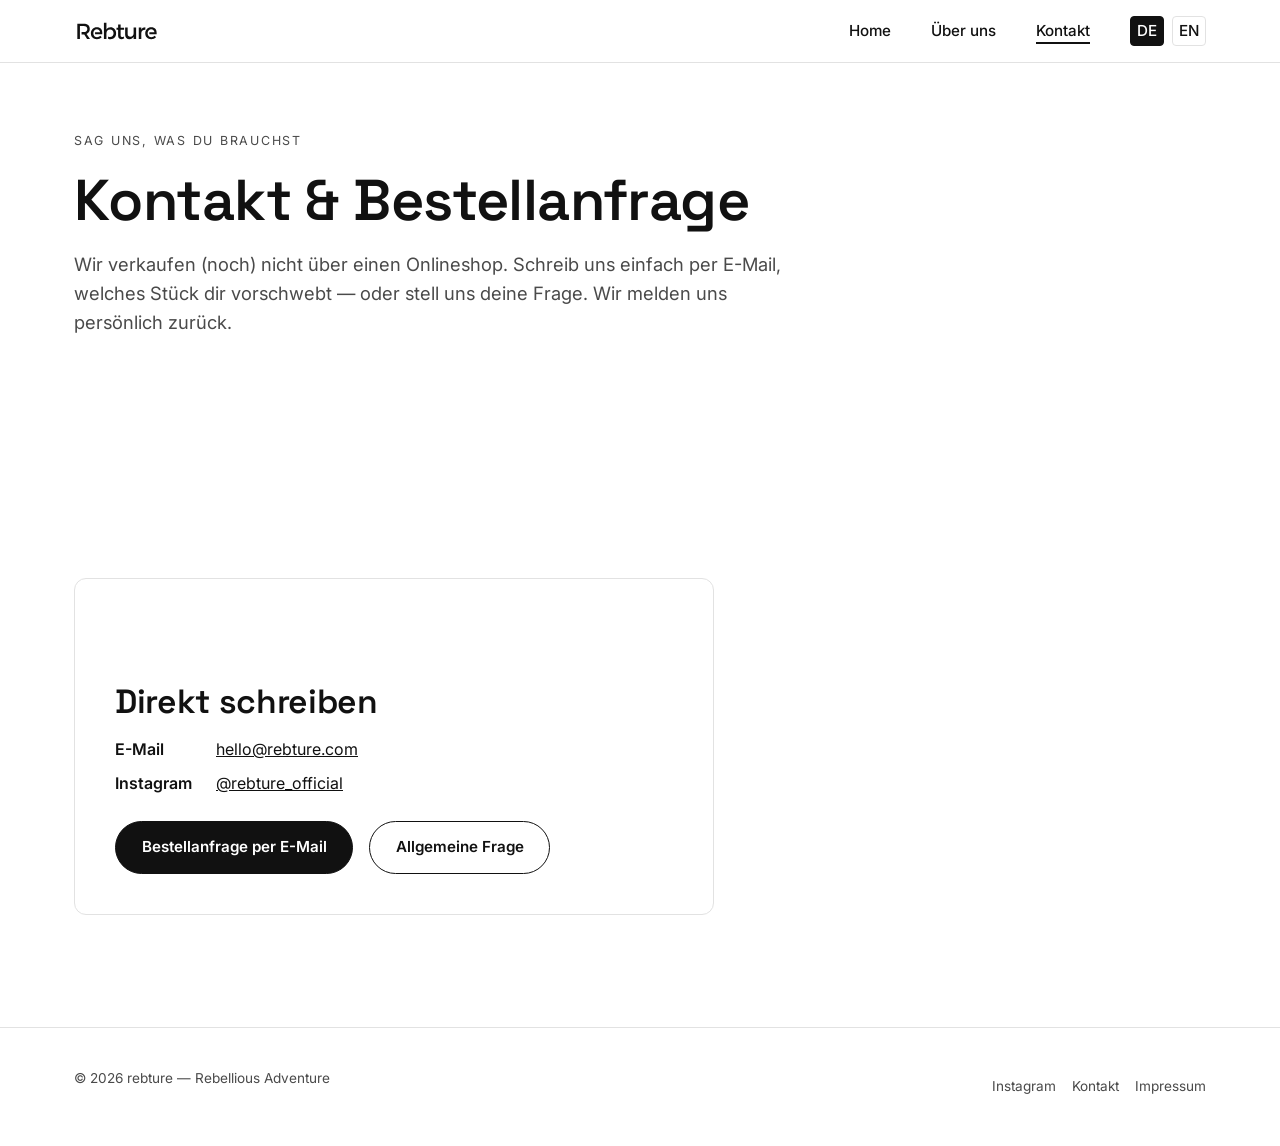
==== contact/index.html @ 7df33d5e "Add rebture website Co-Authored-By: Claude Sonnet 5 <noreply@anthropic.com> Claude-Session: https://" ====
<!DOCTYPE html>
<html lang="de">
<head>
<meta charset="UTF-8">
<meta name="viewport" content="width=device-width, initial-scale=1.0">
<title>Kontakt &amp; Bestellung – rebture</title>
<meta name="description" content="Tasche bei rebture anfragen oder eine Frage stellen: kontaktiere uns per E-Mail oder folge uns auf Instagram für aktuelle Stücke.">
<link rel="canonical" href="https://rebture.com/contact/">
<link rel="alternate" hreflang="de" href="https://rebture.com/contact/">
<link rel="alternate" hreflang="en" href="https://rebture.com/en/contact/">
<link rel="alternate" hreflang="x-default" href="https://rebture.com/contact/">

<meta property="og:type" content="website">
<meta property="og:site_name" content="rebture">
<meta property="og:title" content="Kontakt & Bestellung – rebture">
<meta property="og:description" content="Tasche anfragen oder eine Frage stellen — per E-Mail oder auf Instagram.">
<meta property="og:url" content="https://rebture.com/contact/">
<meta property="og:image" content="https://rebture.com/images/og-cover.jpg">
<meta property="og:locale" content="de_AT">
<meta name="twitter:card" content="summary_large_image">

<link rel="icon" href="/images/favicon.png" type="image/png">
<link rel="preconnect" href="https://fonts.googleapis.com">
<link rel="preconnect" href="https://fonts.gstatic.com" crossorigin>
<link href="https://fonts.googleapis.com/css2?family=Space+Grotesk:wght@500;600;700&family=Inter:wght@400;500;600&display=swap" rel="stylesheet">
<link rel="stylesheet" href="/css/style.css">

<script type="application/ld+json">
{
  "@context": "https://schema.org",
  "@type": "BreadcrumbList",
  "itemListElement": [
    { "@type": "ListItem", "position": 1, "name": "Home", "item": "https://rebture.com/" },
    { "@type": "ListItem", "position": 2, "name": "Kontakt", "item": "https://rebture.com/contact/" }
  ]
}
</script>
</head>
<body>
<a class="skip-link" href="#main">Zum Inhalt springen</a>

<header class="site-header">
  <nav class="nav" aria-label="Hauptnavigation">
    <a class="nav__logo" href="/"><img class="nav__logo-img" src="/images/logo-wordmark.svg" alt="rebture"></a>
    <button class="nav__toggle" aria-expanded="false" aria-controls="primary-menu" aria-label="Menü öffnen">
      <span></span>
    </button>
    <ul class="nav__list" id="primary-menu">
      <li><a href="/">Home</a></li>
      <li><a href="/about/">Über uns</a></li>
      <li><a href="/contact/" aria-current="page">Kontakt</a></li>
      <li class="nav__lang">
        <a href="/contact/" aria-current="true" lang="de" hreflang="de">DE</a>
        <a href="/en/contact/" lang="en" hreflang="en">EN</a>
      </li>
    </ul>
  </nav>
</header>

<main id="main">
  <section class="section" style="padding-top: var(--space-5);">
    <div class="container">
      <p class="eyebrow">Sag uns, was du brauchst</p>
      <h1>Kontakt &amp; Bestellanfrage</h1>
      <p class="lede">Wir verkaufen (noch) nicht über einen Onlineshop. Schreib uns einfach per E-Mail, welches Stück dir vorschwebt — oder stell uns deine Frage. Wir melden uns persönlich zurück.</p>
    </div>
  </section>

  <section class="section reveal">
    <div class="container">
      <div class="contact-card">
        <h2>Direkt schreiben</h2>
        <dl>
          <dt>E-Mail</dt>
          <dd><a href="mailto:hello@rebture.com">hello@rebture.com</a></dd>
          <dt>Instagram</dt>
          <dd><a href="https://www.instagram.com/rebture_official/" target="_blank" rel="noopener">@rebture_official</a></dd>
        </dl>
        <div class="cta-group">
          <a class="btn btn--primary" href="mailto:hello@rebture.com?subject=Bestellanfrage%20rebture&amp;body=Hallo%20rebture-Team%2C%0A%0Aich%20interessiere%20mich%20f%C3%BCr%20folgendes%20St%C3%BCck%2FIdee%3A%0A%0A">
            Bestellanfrage per E-Mail
          </a>
          <a class="btn btn--ghost" href="mailto:hello@rebture.com?subject=Frage%20an%20rebture">
            Allgemeine Frage
          </a>
        </div>
      </div>
    </div>
  </section>
</main>

<footer class="site-footer">
  <div class="container">
    <p>&copy; <span id="year">2026</span> rebture — Rebellious Adventure</p>
    <div class="footer__social">
      <a href="https://www.instagram.com/rebture_official/" target="_blank" rel="noopener">Instagram</a>
      <a href="/contact/">Kontakt</a>
      <a href="/impressum/">Impressum</a>
    </div>
  </div>
</footer>

<script src="/js/main.js"></script>
<script>document.getElementById('year').textContent = new Date().getFullYear();</script>
</body>
</html>
---- css/style.css ----
/* =========================================================
   rebture — Stylesheet
   Minimalistisch, modern, schwarz/weiß.
   ========================================================= */

:root {
  --color-bg: #ffffff;
  --color-fg: #111111;
  --color-fg-soft: #4a4a4a;
  --color-border: #e2e2e2;
  --color-accent: #111111;
  --font-display: 'Space Grotesk', 'Helvetica Neue', Arial, sans-serif;
  --font-body: 'Inter', 'Helvetica Neue', Arial, sans-serif;
  --container-width: 1180px;
  --space-1: 0.5rem;
  --space-2: 1rem;
  --space-3: 1.5rem;
  --space-4: 2.5rem;
  --space-5: 4rem;
  --space-6: 7rem;
}

* { box-sizing: border-box; }

html { scroll-behavior: smooth; }

@media (prefers-reduced-motion: reduce) {
  html { scroll-behavior: auto; }
  * { animation-duration: 0.01ms !important; animation-iteration-count: 1 !important; transition-duration: 0.01ms !important; }
}

body {
  margin: 0;
  background: var(--color-bg);
  color: var(--color-fg);
  font-family: var(--font-body);
  line-height: 1.6;
  -webkit-font-smoothing: antialiased;
}

h1, h2, h3, h4 {
  font-family: var(--font-display);
  font-weight: 600;
  line-height: 1.15;
  margin: 0 0 var(--space-2);
  letter-spacing: -0.01em;
}

h1 { font-size: clamp(2.2rem, 5vw, 3.6rem); }
h2 { font-size: clamp(1.5rem, 3vw, 2.1rem); margin-top: var(--space-5); }
h3 { font-size: 1.25rem; }

p { margin: 0 0 var(--space-2); color: var(--color-fg-soft); max-width: 62ch; }

a { color: var(--color-fg); }

img { max-width: 100%; display: block; }

.container {
  width: 100%;
  max-width: var(--container-width);
  margin: 0 auto;
  padding: 0 var(--space-3);
}

/* Skip link (Barrierefreiheit) */
.skip-link {
  position: absolute;
  left: -999px;
  top: 0;
  background: var(--color-fg);
  color: #fff;
  padding: var(--space-1) var(--space-2);
  z-index: 1000;
}
.skip-link:focus { left: var(--space-2); top: var(--space-2); }

/* ---------- Header / Navigation ---------- */
.site-header {
  position: sticky;
  top: 0;
  z-index: 50;
  background: rgba(255, 255, 255, 0.9);
  backdrop-filter: blur(8px);
  border-bottom: 1px solid var(--color-border);
}

.nav {
  display: flex;
  align-items: center;
  justify-content: space-between;
  padding: var(--space-2) var(--space-3);
  max-width: var(--container-width);
  margin: 0 auto;
}

.nav__logo {
  display: flex;
  align-items: center;
  text-decoration: none;
  color: var(--color-fg);
}

.nav__logo-img {
  height: 22px;
  width: auto;
  display: block;
}

.nav__toggle {
  display: none;
  background: none;
  border: 1px solid var(--color-border);
  border-radius: 6px;
  width: 42px;
  height: 42px;
  cursor: pointer;
}
.nav__toggle span,
.nav__toggle::before,
.nav__toggle::after {
  content: "";
  display: block;
  width: 20px;
  height: 2px;
  background: var(--color-fg);
  margin: 4px auto;
}

.nav__list {
  display: flex;
  align-items: center;
  gap: var(--space-4);
  list-style: none;
  margin: 0;
  padding: 0;
}

.nav__list a {
  text-decoration: none;
  font-size: 0.95rem;
  font-weight: 500;
  padding-bottom: 2px;
  border-bottom: 2px solid transparent;
  transition: border-color 0.2s ease;
}
.nav__list a:hover,
.nav__list a[aria-current="page"] {
  border-bottom-color: var(--color-fg);
}

.nav__lang {
  display: flex;
  gap: var(--space-1);
  font-size: 0.85rem;
}
.nav__lang a {
  text-decoration: none;
  padding: 2px 6px;
  border: 1px solid var(--color-border);
  border-radius: 4px;
}
.nav__lang a[aria-current="true"] {
  background: var(--color-fg);
  color: #fff;
  border-color: var(--color-fg);
}

@media (max-width: 760px) {
  .nav__toggle { display: block; }
  .nav__list {
    position: absolute;
    top: 100%;
    left: 0;
    right: 0;
    flex-direction: column;
    align-items: flex-start;
    gap: var(--space-2);
    background: var(--color-bg);
    border-bottom: 1px solid var(--color-border);
    padding: var(--space-3);
    display: none;
  }
  .nav__list.is-open { display: flex; }
}

/* ---------- Hero / Scroll Reveal ---------- */
.hero {
  position: relative;
  height: 220vh;
}

.hero__sticky {
  position: sticky;
  top: 0;
  height: 100vh;
  overflow: hidden;
  background: #0c0c0c;
}

.hero__ropes {
  position: absolute;
  inset: 0;
  background-image: linear-gradient(180deg, rgba(0,0,0,0.12), rgba(0,0,0,0.42)), url('../images/ropes-bg.jpg');
  background-size: cover;
  background-position: center;
  opacity: 0;
  transform: scale(1.08);
  will-change: opacity, transform;
}

.hero__ropes--fallback {
  background-image: linear-gradient(180deg, rgba(0,0,0,0.12), rgba(0,0,0,0.42)), repeating-linear-gradient(115deg, #1a1a1a 0px, #1a1a1a 18px, #262626 18px, #262626 36px);
}

/* Rope texture masked into the logo silhouette — same image/position as
   .hero__ropes behind it, so the crossfade from white logo to this layer,
   and later the reveal of the full background, looks seamless. */
.hero__ropes-in-logo {
  position: absolute;
  inset: 0;
  background-image: linear-gradient(180deg, rgba(0,0,0,0.12), rgba(0,0,0,0.42)), url('../images/ropes-bg.jpg');
  background-size: cover;
  background-position: center;
  -webkit-mask-image: url('../images/logo-mark.svg');
  mask-image: url('../images/logo-mark.svg');
  -webkit-mask-repeat: no-repeat;
  mask-repeat: no-repeat;
  -webkit-mask-position: center;
  mask-position: center;
  -webkit-mask-size: min(60vw, 420px);
  mask-size: min(60vw, 420px);
  opacity: 0;
  will-change: opacity;
}

.hero__logo-wrap {
  position: absolute;
  inset: 0;
  display: flex;
  align-items: center;
  justify-content: center;
  will-change: opacity, transform;
}

.hero__logo-img {
  width: min(60vw, 420px);
  filter: drop-shadow(0 0 40px rgba(0,0,0,0.4));
}

.hero__logo-fallback {
  font-family: var(--font-display);
  font-weight: 700;
  font-size: clamp(3rem, 12vw, 7rem);
  letter-spacing: 0.08em;
  color: #ffffff;
  text-transform: lowercase;
  text-align: center;
}

.hero__hint {
  position: absolute;
  bottom: var(--space-4);
  left: 50%;
  transform: translateX(-50%);
  color: #fff;
  font-size: 0.8rem;
  letter-spacing: 0.15em;
  text-transform: uppercase;
  opacity: 0.75;
  display: flex;
  flex-direction: column;
  align-items: center;
  gap: var(--space-1);
}

.hero__hint-arrow {
  width: 1px;
  height: 28px;
  background: #fff;
  animation: hero-hint-bounce 1.8s ease-in-out infinite;
}

@keyframes hero-hint-bounce {
  0%, 100% { transform: translateY(0); opacity: 0.4; }
  50% { transform: translateY(10px); opacity: 1; }
}

/* ---------- Sections ---------- */
.section { padding: var(--space-6) 0; }
.section--tight { padding: var(--space-5) 0; }
.section--muted { background: #fafafa; border-top: 1px solid var(--color-border); border-bottom: 1px solid var(--color-border); }

.eyebrow {
  display: inline-block;
  font-size: 0.78rem;
  letter-spacing: 0.14em;
  text-transform: uppercase;
  color: var(--color-fg-soft);
  margin-bottom: var(--space-2);
}

.lede {
  font-size: 1.15rem;
  max-width: 60ch;
}

.cta-group {
  display: flex;
  gap: var(--space-2);
  flex-wrap: wrap;
  margin-top: var(--space-3);
}

.btn {
  display: inline-block;
  padding: 0.85rem 1.6rem;
  border-radius: 999px;
  text-decoration: none;
  font-weight: 600;
  font-size: 0.95rem;
  border: 1px solid var(--color-fg);
  transition: background 0.2s ease, color 0.2s ease, transform 0.15s ease;
}
.btn:hover { transform: translateY(-1px); }
.btn--primary { background: var(--color-fg); color: #fff; }
.btn--primary:hover { background: #000; }
.btn--ghost { background: transparent; color: var(--color-fg); }
.btn--ghost:hover { background: var(--color-fg); color: #fff; }

.grid-2 {
  display: grid;
  grid-template-columns: repeat(2, 1fr);
  gap: var(--space-4);
}
@media (max-width: 760px) { .grid-2 { grid-template-columns: 1fr; } }

.grid-3 {
  display: grid;
  grid-template-columns: repeat(3, 1fr);
  gap: var(--space-3);
}
@media (max-width: 760px) { .grid-3 { grid-template-columns: 1fr; } }

.feature {
  padding: var(--space-3);
  border: 1px solid var(--color-border);
  border-radius: 10px;
}

.gallery-figure {
  margin: 0;
  overflow: hidden;
  border-radius: 10px;
  background: #f2f2f2;
  aspect-ratio: 4 / 5;
}
.gallery-figure img { width: 100%; height: 100%; object-fit: cover; }
.gallery-figure.is-broken { display: none; }

/* ---------- Team photos (Über uns) ---------- */
.team-grid {
  display: grid;
  grid-template-columns: repeat(2, minmax(0, 1fr));
  gap: var(--space-3);
  margin-top: var(--space-4);
  max-width: 560px;
}
@media (max-width: 480px) {
  .team-grid { grid-template-columns: 1fr; max-width: 300px; }
}
.team-figure { margin: 0; }
.team-figure__img-wrap {
  overflow: hidden;
  border-radius: 10px;
  background: #f2f2f2;
  aspect-ratio: 4 / 5;
}
.team-figure__img-wrap img { width: 100%; height: 100%; object-fit: cover; display: block; }
.team-figure.is-broken .team-figure__img-wrap { display: none; }
.team-figure figcaption {
  margin-top: var(--space-1);
  font-size: 0.85rem;
  font-weight: 600;
  letter-spacing: 0.02em;
}

/* Reveal-on-scroll utility */
.reveal {
  opacity: 0;
  transform: translateY(24px);
  transition: opacity 0.7s ease, transform 0.7s ease;
}
.reveal.is-visible { opacity: 1; transform: translateY(0); }

/* ---------- Contact form ---------- */
.contact-card {
  border: 1px solid var(--color-border);
  border-radius: 12px;
  padding: var(--space-4);
  max-width: 640px;
}

.contact-card dl { display: grid; grid-template-columns: auto 1fr; gap: var(--space-1) var(--space-3); margin: 0; }
.contact-card dt { font-weight: 600; }
.contact-card dd { margin: 0; color: var(--color-fg-soft); }

/* ---------- Footer ---------- */
.site-footer {
  border-top: 1px solid var(--color-border);
  padding: var(--space-4) 0;
  font-size: 0.85rem;
  color: var(--color-fg-soft);
}
.site-footer .container {
  display: flex;
  justify-content: space-between;
  align-items: center;
  flex-wrap: wrap;
  gap: var(--space-2);
}
.site-footer a { color: var(--color-fg-soft); text-decoration: none; }
.site-footer a:hover { color: var(--color-fg); }
.footer__social { display: flex; gap: var(--space-2); }
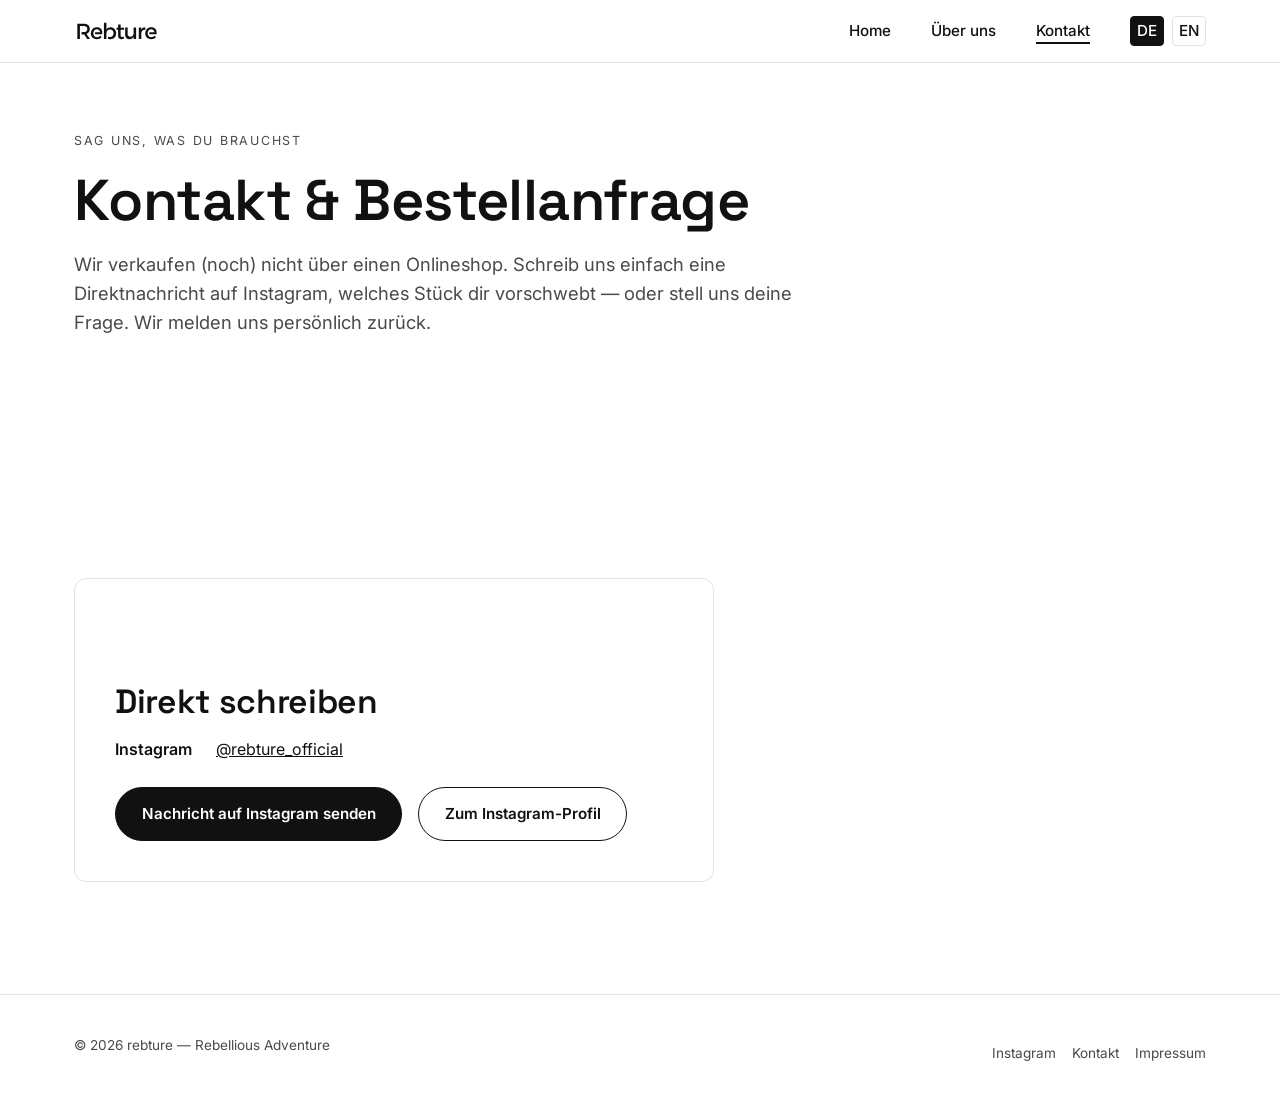
==== commit d6eebd3a: "Contact via Instagram DM only, remove email from contact pages The email address stays in the Impres" ====
--- a/contact/index.html
+++ b/contact/index.html
@@ -4,7 +4,7 @@
 <meta charset="UTF-8">
 <meta name="viewport" content="width=device-width, initial-scale=1.0">
 <title>Kontakt &amp; Bestellung – rebture</title>
-<meta name="description" content="Tasche bei rebture anfragen oder eine Frage stellen: kontaktiere uns per E-Mail oder folge uns auf Instagram für aktuelle Stücke.">
+<meta name="description" content="Tasche bei rebture anfragen oder eine Frage stellen: schreib uns eine Direktnachricht auf Instagram.">
 <link rel="canonical" href="https://rebture.com/contact/">
 <link rel="alternate" hreflang="de" href="https://rebture.com/contact/">
 <link rel="alternate" hreflang="en" href="https://rebture.com/en/contact/">
@@ -13,7 +13,7 @@
 <meta property="og:type" content="website">
 <meta property="og:site_name" content="rebture">
 <meta property="og:title" content="Kontakt & Bestellung – rebture">
-<meta property="og:description" content="Tasche anfragen oder eine Frage stellen — per E-Mail oder auf Instagram.">
+<meta property="og:description" content="Tasche anfragen oder eine Frage stellen — per Direktnachricht auf Instagram.">
 <meta property="og:url" content="https://rebture.com/contact/">
 <meta property="og:image" content="https://rebture.com/images/og-cover.jpg">
 <meta property="og:locale" content="de_AT">
@@ -62,7 +62,7 @@
     <div class="container">
       <p class="eyebrow">Sag uns, was du brauchst</p>
       <h1>Kontakt &amp; Bestellanfrage</h1>
-      <p class="lede">Wir verkaufen (noch) nicht über einen Onlineshop. Schreib uns einfach per E-Mail, welches Stück dir vorschwebt — oder stell uns deine Frage. Wir melden uns persönlich zurück.</p>
+      <p class="lede">Wir verkaufen (noch) nicht über einen Onlineshop. Schreib uns einfach eine Direktnachricht auf Instagram, welches Stück dir vorschwebt — oder stell uns deine Frage. Wir melden uns persönlich zurück.</p>
     </div>
   </section>
 
@@ -71,17 +71,15 @@
       <div class="contact-card">
         <h2>Direkt schreiben</h2>
         <dl>
-          <dt>E-Mail</dt>
-          <dd><a href="mailto:hello@rebture.com">hello@rebture.com</a></dd>
           <dt>Instagram</dt>
           <dd><a href="https://www.instagram.com/rebture_official/" target="_blank" rel="noopener">@rebture_official</a></dd>
         </dl>
         <div class="cta-group">
-          <a class="btn btn--primary" href="mailto:hello@rebture.com?subject=Bestellanfrage%20rebture&amp;body=Hallo%20rebture-Team%2C%0A%0Aich%20interessiere%20mich%20f%C3%BCr%20folgendes%20St%C3%BCck%2FIdee%3A%0A%0A">
-            Bestellanfrage per E-Mail
+          <a class="btn btn--primary" href="https://ig.me/m/rebture_official" target="_blank" rel="noopener">
+            Nachricht auf Instagram senden
           </a>
-          <a class="btn btn--ghost" href="mailto:hello@rebture.com?subject=Frage%20an%20rebture">
-            Allgemeine Frage
+          <a class="btn btn--ghost" href="https://www.instagram.com/rebture_official/" target="_blank" rel="noopener">
+            Zum Instagram-Profil
           </a>
         </div>
       </div>
